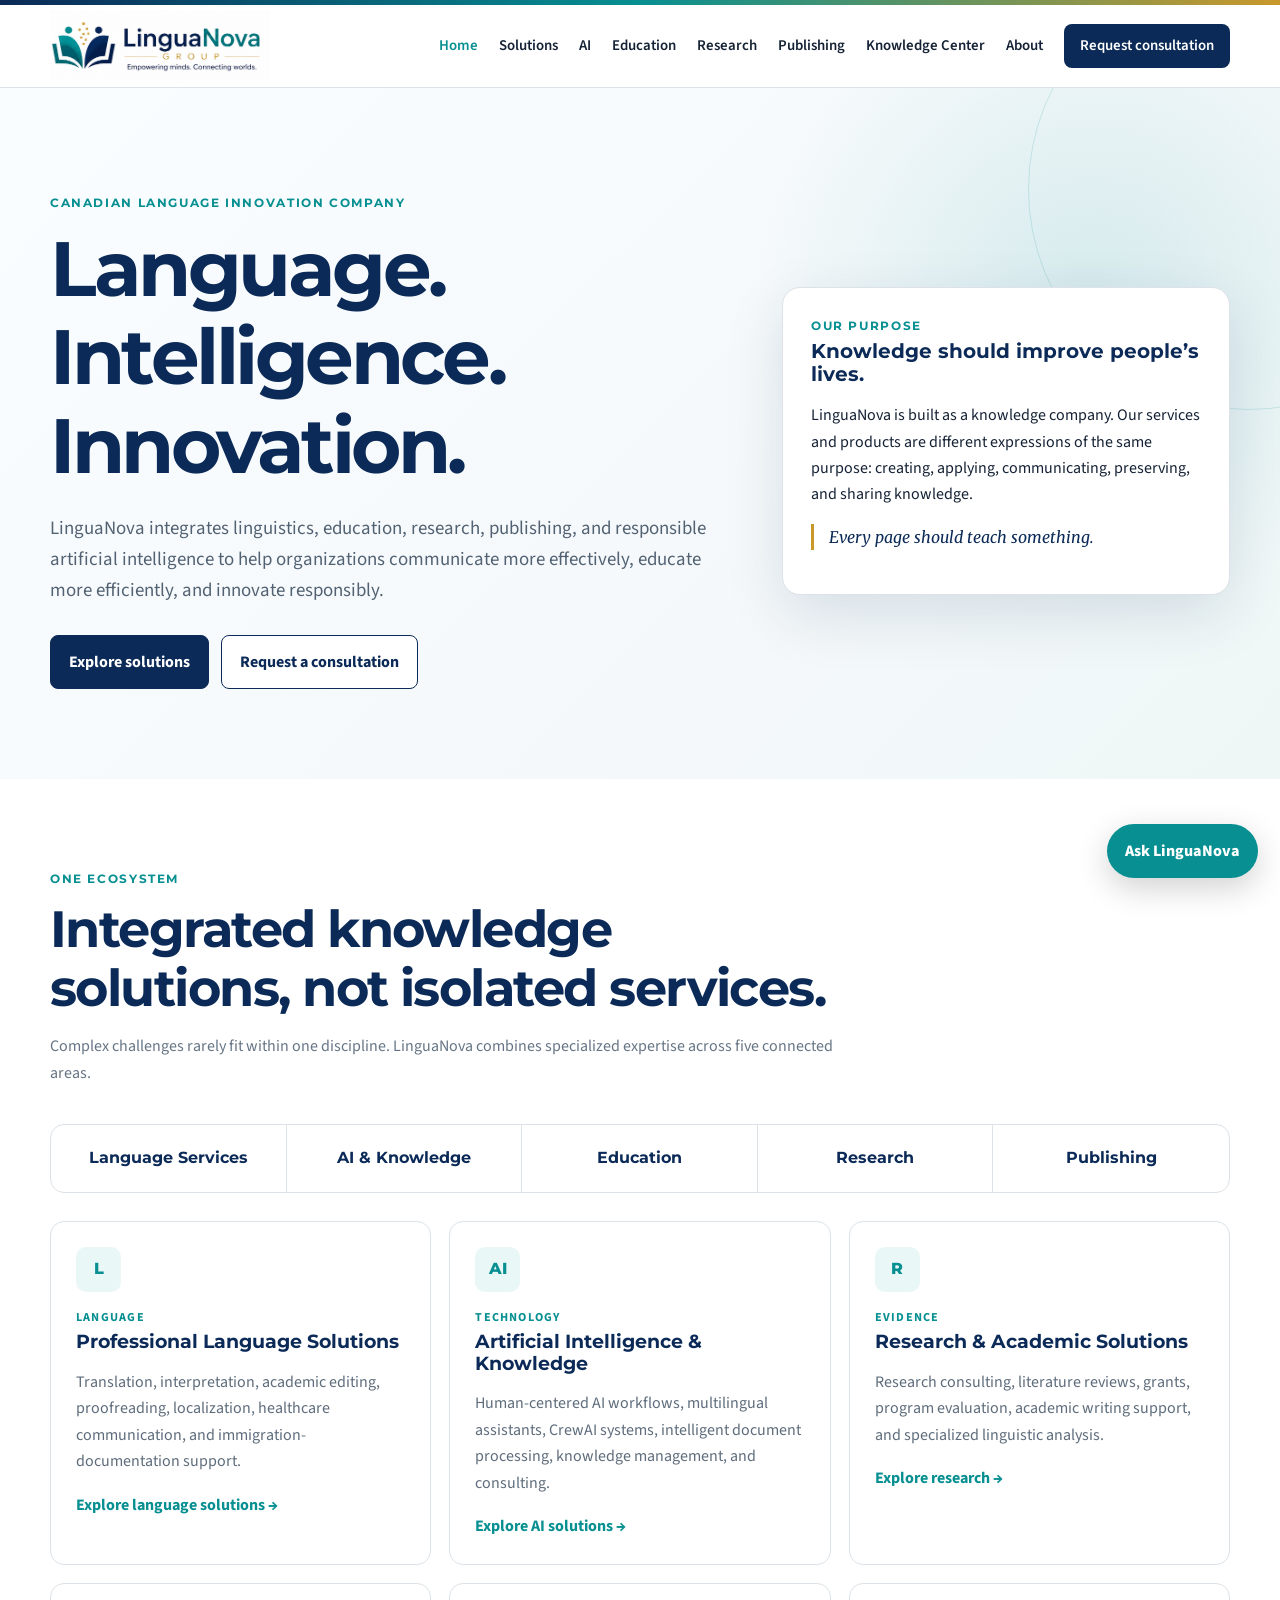
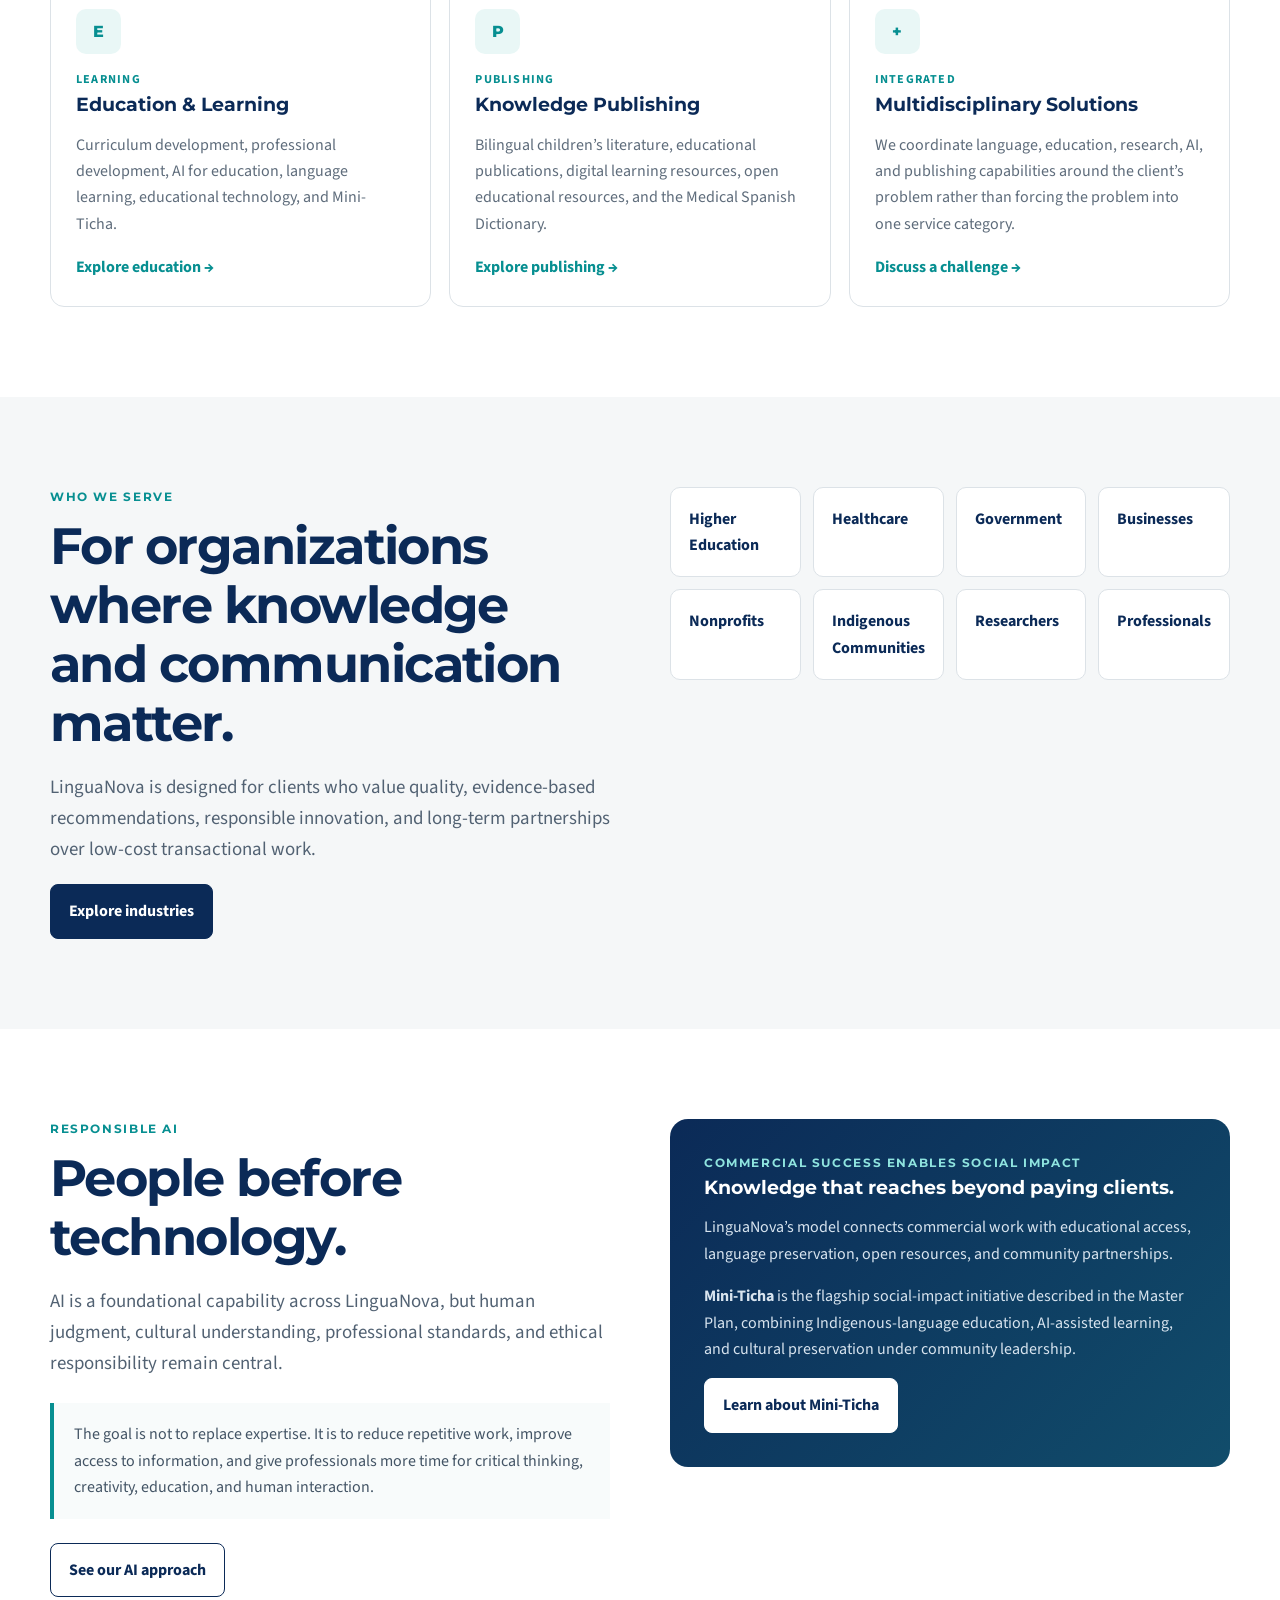
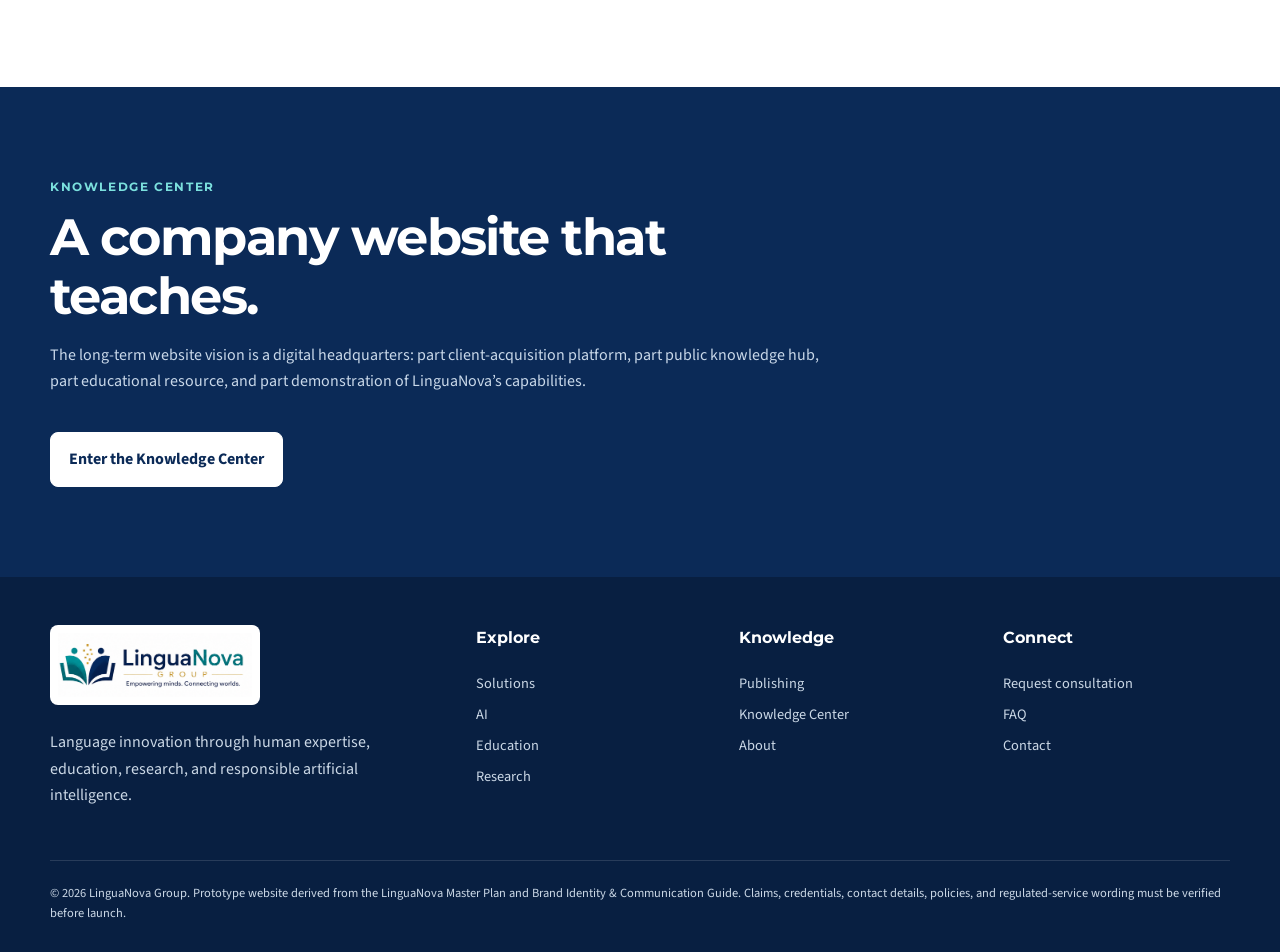
==== index.html @ 25e18bb9 "Add files via upload" ====
<!doctype html><html lang="en"><head><meta charset="utf-8"><meta name="viewport" content="width=device-width,initial-scale=1">
<title>Language. Intelligence. Innovation. | LinguaNova</title><meta name="description" content="LinguaNova is a Canadian language innovation company integrating language, education, research, publishing, and responsible AI.">
<link rel="preconnect" href="https://fonts.googleapis.com"><link rel="preconnect" href="https://fonts.gstatic.com" crossorigin>
<link href="https://fonts.googleapis.com/css2?family=Merriweather:ital@0;1&family=Montserrat:wght@500;600;700;800&family=Source+Sans+3:wght@400;500;600;700&display=swap" rel="stylesheet">
<link rel="stylesheet" href="assets/styles.css"></head><body class=""><div class="topline"></div><header class="site-header"><div class="container nav">
<a class="brand" href="index.html"><img src="assets/linguanova-logo.png" alt="LinguaNova Group"></a>
<nav class="desktop-nav"><a href="index.html" style="color:var(--teal)">Home</a><a href="solutions.html">Solutions</a><a href="ai.html">AI</a><a href="education.html">Education</a><a href="research.html">Research</a><a href="publishing.html">Publishing</a><a href="knowledge.html">Knowledge Center</a><a href="about.html">About</a><a class="nav-cta" href="contact.html">Request consultation</a></nav>
<button class="mobile-menu" aria-label="Mobile navigation">☰</button>
</div></header>
<main>
<section class="hero"><div class="container hero-grid">
<div><div class="kicker">Canadian Language Innovation Company</div>
<h1>Language. Intelligence. Innovation.</h1>
<p class="lead">LinguaNova integrates linguistics, education, research, publishing, and responsible artificial intelligence to help organizations communicate more effectively, educate more efficiently, and innovate responsibly.</p>
<div class="hero-actions"><a class="btn" href="solutions.html">Explore solutions</a><a class="btn btn-outline" href="contact.html">Request a consultation</a></div>
</div>
<aside class="hero-panel"><div class="kicker">Our purpose</div><h3>Knowledge should improve people’s lives.</h3>
<p>LinguaNova is built as a knowledge company. Our services and products are different expressions of the same purpose: creating, applying, communicating, preserving, and sharing knowledge.</p>
<p class="principle">Every page should teach something.</p></aside>
</div></section>

<section class="section"><div class="container">
<div class="section-head"><div class="kicker">One ecosystem</div><h2>Integrated knowledge solutions, not isolated services.</h2><p>Complex challenges rarely fit within one discipline. LinguaNova combines specialized expertise across five connected areas.</p></div>
<div class="band"><a href="solutions.html">Language Services</a><a href="ai.html">AI & Knowledge</a><a href="education.html">Education</a><a href="research.html">Research</a><a href="publishing.html">Publishing</a></div>
<div class="grid-3" style="margin-top:28px">
<div class="card"><div class="iconbox">L</div><div class="eyebrow">Language</div><h3>Professional Language Solutions</h3><p>Translation, interpretation, academic editing, proofreading, localization, healthcare communication, and immigration-documentation support.</p><a class="card-link" href="solutions.html">Explore language solutions →</a></div>
<div class="card"><div class="iconbox">AI</div><div class="eyebrow">Technology</div><h3>Artificial Intelligence & Knowledge</h3><p>Human-centered AI workflows, multilingual assistants, CrewAI systems, intelligent document processing, knowledge management, and consulting.</p><a class="card-link" href="ai.html">Explore AI solutions →</a></div>
<div class="card"><div class="iconbox">R</div><div class="eyebrow">Evidence</div><h3>Research & Academic Solutions</h3><p>Research consulting, literature reviews, grants, program evaluation, academic writing support, and specialized linguistic analysis.</p><a class="card-link" href="research.html">Explore research →</a></div>
<div class="card"><div class="iconbox">E</div><div class="eyebrow">Learning</div><h3>Education & Learning</h3><p>Curriculum development, professional development, AI for education, language learning, educational technology, and Mini-Ticha.</p><a class="card-link" href="education.html">Explore education →</a></div>
<div class="card"><div class="iconbox">P</div><div class="eyebrow">Publishing</div><h3>Knowledge Publishing</h3><p>Bilingual children’s literature, educational publications, digital learning resources, open educational resources, and the Medical Spanish Dictionary.</p><a class="card-link" href="publishing.html">Explore publishing →</a></div>
<div class="card"><div class="iconbox">+</div><div class="eyebrow">Integrated</div><h3>Multidisciplinary Solutions</h3><p>We coordinate language, education, research, AI, and publishing capabilities around the client’s problem rather than forcing the problem into one service category.</p><a class="card-link" href="contact.html">Discuss a challenge →</a></div>
</div></div></section>

<section class="section section-soft"><div class="container split">
<div><div class="kicker">Who we serve</div><h2>For organizations where knowledge and communication matter.</h2><p class="lead">LinguaNova is designed for clients who value quality, evidence-based recommendations, responsible innovation, and long-term partnerships over low-cost transactional work.</p><a class="btn" href="solutions.html#industries">Explore industries</a></div>
<div class="audience-grid"><div class="audience">Higher Education</div><div class="audience">Healthcare</div><div class="audience">Government</div><div class="audience">Businesses</div><div class="audience">Nonprofits</div><div class="audience">Indigenous Communities</div><div class="audience">Researchers</div><div class="audience">Professionals</div></div>
</div></section>

<section class="section"><div class="container split">
<div><div class="kicker">Responsible AI</div><h2>People before technology.</h2><p class="lead">AI is a foundational capability across LinguaNova, but human judgment, cultural understanding, professional standards, and ethical responsibility remain central.</p><div class="learning-note">The goal is not to replace expertise. It is to reduce repetitive work, improve access to information, and give professionals more time for critical thinking, creativity, education, and human interaction.</div><a class="btn btn-outline" href="ai.html">See our AI approach</a></div>
<div class="impact-card"><div class="kicker" style="color:#8fe4df">Commercial success enables social impact</div><h3>Knowledge that reaches beyond paying clients.</h3><p>LinguaNova’s model connects commercial work with educational access, language preservation, open resources, and community partnerships.</p><p><strong>Mini-Ticha</strong> is the flagship social-impact initiative described in the Master Plan, combining Indigenous-language education, AI-assisted learning, and cultural preservation under community leadership.</p><a class="btn" style="background:white;color:var(--navy);border-color:white" href="education.html#mini-ticha">Learn about Mini-Ticha</a></div>
</div></section>

<section class="section section-navy"><div class="container"><div class="section-head"><div class="kicker" style="color:#7be0dd">Knowledge Center</div><h2>A company website that teaches.</h2><p>The long-term website vision is a digital headquarters: part client-acquisition platform, part public knowledge hub, part educational resource, and part demonstration of LinguaNova’s capabilities.</p></div><a class="btn" style="background:white;color:var(--navy);border-color:white" href="knowledge.html">Enter the Knowledge Center</a></div></section>
</main>
<footer><div class="container">
<div class="footer-grid">
<div><img class="footer-logo" src="assets/linguanova-logo.png" alt="LinguaNova"><p>Language innovation through human expertise, education, research, and responsible artificial intelligence.</p></div>
<div><h4>Explore</h4><a href="solutions.html">Solutions</a><a href="ai.html">AI</a><a href="education.html">Education</a><a href="research.html">Research</a></div>
<div><h4>Knowledge</h4><a href="publishing.html">Publishing</a><a href="knowledge.html">Knowledge Center</a><a href="about.html">About</a></div>
<div><h4>Connect</h4><a href="contact.html">Request consultation</a><a href="contact.html#faq">FAQ</a><a href="contact.html">Contact</a></div>
</div>
<div class="footer-bottom">© <span class="year"></span> LinguaNova Group. Prototype website derived from the LinguaNova Master Plan and Brand Identity & Communication Guide. Claims, credentials, contact details, policies, and regulated-service wording must be verified before launch.</div>
</div></footer>
<button class="chat-launch" id="chatLaunch">Ask LinguaNova</button>
<section class="chat" id="chatPanel"><div class="chat-head"><div><strong>LinguaNova Assistant</strong><small>Knowledge & consultation guidance</small></div><button id="chatClose">×</button></div><div class="chat-body" id="chatBody"></div><div class="quick"><button data-bot="language">Language Services</button><button data-bot="ai">AI</button><button data-bot="research">Research</button><button data-bot="education">Education</button><button data-bot="consult">Consultation</button></div><form class="chat-form" id="chatForm"><input id="chatInput" placeholder="Describe your challenge..." aria-label="Ask LinguaNova"><button>➤</button></form></section>
<script src="assets/script.js"></script></body></html>
---- assets/styles.css ----
:root{
  --navy:#0b2a57;
  --navy-2:#153d73;
  --teal:#078f91;
  --teal-2:#0aa4a3;
  --gold:#c9982b;
  --gray:#69727d;
  --light:#f5f7f8;
  --line:#dce2e7;
  --ink:#152235;
  --white:#fff;
  --shadow:0 20px 60px rgba(11,42,87,.12);
}
*{box-sizing:border-box}
html{scroll-behavior:smooth}
body{margin:0;font-family:"Source Sans 3",Arial,sans-serif;color:var(--ink);background:white;line-height:1.65}
a{color:inherit;text-decoration:none}
img{max-width:100%}
button,input,select,textarea{font:inherit}
.container{width:min(1180px,calc(100% - 40px));margin:auto}
.topline{height:5px;background:linear-gradient(90deg,var(--navy),var(--teal),var(--gold))}
.site-header{position:sticky;top:0;z-index:50;background:rgba(255,255,255,.96);backdrop-filter:blur(12px);border-bottom:1px solid var(--line)}
.nav{min-height:82px;display:flex;align-items:center;justify-content:space-between;gap:28px}
.brand img{width:220px;display:block}
.desktop-nav{display:flex;gap:21px;align-items:center;font-weight:600;font-size:.93rem}
.desktop-nav a:hover{color:var(--teal)}
.nav-cta{padding:10px 16px;border-radius:8px;background:var(--navy);color:white!important}
.mobile-menu{display:none;background:none;border:0;font-size:1.6rem}
.hero{position:relative;overflow:hidden;background:
radial-gradient(circle at 85% 30%,rgba(7,143,145,.13),transparent 28%),
linear-gradient(135deg,#fafdff 0%,#f4f8fa 68%,#eef7f6 100%);padding:105px 0 90px}
.hero:after{content:"";position:absolute;width:440px;height:440px;border:1px solid rgba(7,143,145,.16);border-radius:50%;right:-190px;top:-120px}
.hero-grid{display:grid;grid-template-columns:1.2fr .8fr;gap:60px;align-items:center;position:relative;z-index:2}
.kicker{font-family:Montserrat,sans-serif;font-weight:700;color:var(--teal);text-transform:uppercase;letter-spacing:.13em;font-size:.78rem}
h1,h2,h3{font-family:Montserrat,sans-serif;line-height:1.15;color:var(--navy)}
h1{font-size:clamp(3rem,6vw,5.5rem);letter-spacing:-.045em;margin:.15em 0 .3em}
h2{font-size:clamp(2rem,4vw,3.25rem);letter-spacing:-.03em;margin:.2em 0}
h3{margin:.2em 0 .5em}
.lead{font-size:1.18rem;color:#526273;max-width:760px}
.hero-actions{display:flex;flex-wrap:wrap;gap:12px;margin-top:28px}
.btn{display:inline-flex;align-items:center;justify-content:center;padding:13px 18px;border-radius:8px;border:1px solid var(--navy);background:var(--navy);color:white;font-weight:700}
.btn:hover{background:var(--navy-2)}
.btn-outline{background:white;color:var(--navy)}
.hero-panel{background:white;border:1px solid var(--line);border-radius:18px;padding:28px;box-shadow:var(--shadow)}
.hero-panel h3{font-size:1.25rem}
.hero-panel ul{padding-left:18px;color:#536172}
.hero-panel .principle{font-family:Merriweather,serif;font-style:italic;color:var(--navy);border-left:3px solid var(--gold);padding-left:15px}
.section{padding:90px 0}
.section-soft{background:var(--light)}
.section-navy{background:var(--navy);color:white}
.section-navy h2,.section-navy h3{color:white}
.section-head{max-width:790px;margin-bottom:38px}
.section-head p{color:#667585}
.section-navy .section-head p{color:#c9d8e9}
.grid-3{display:grid;grid-template-columns:repeat(3,1fr);gap:18px}
.grid-2{display:grid;grid-template-columns:repeat(2,1fr);gap:22px}
.card{background:white;border:1px solid var(--line);border-radius:14px;padding:25px;transition:.18s}
.card:hover{transform:translateY(-3px);box-shadow:var(--shadow)}
.card p{color:#5e6c7b;margin-bottom:0}
.card .eyebrow{color:var(--teal);font-weight:700;font-size:.76rem;text-transform:uppercase;letter-spacing:.1em}
.card-link{display:inline-block;margin-top:17px;color:var(--teal);font-weight:700}
.iconbox{width:45px;height:45px;border-radius:10px;background:#e9f7f6;color:var(--teal);display:grid;place-items:center;font-family:Montserrat;font-weight:800;margin-bottom:16px}
.band{display:grid;grid-template-columns:repeat(5,1fr);background:white;border:1px solid var(--line);border-radius:14px;overflow:hidden}
.band a{padding:20px 15px;text-align:center;border-right:1px solid var(--line);font-family:Montserrat;font-weight:700;color:var(--navy)}
.band a:last-child{border-right:0}
.band a:hover{background:#edf8f7}
.split{display:grid;grid-template-columns:1fr 1fr;gap:60px;align-items:start}
.quote{font-family:Merriweather,serif;font-size:1.35rem;color:var(--navy);border-left:4px solid var(--gold);padding:8px 0 8px 22px}
.metrics{display:grid;grid-template-columns:repeat(4,1fr);gap:1px;background:#d3dde7;border:1px solid #d3dde7;border-radius:12px;overflow:hidden}
.metric{background:white;padding:22px}
.metric strong{display:block;font:700 1.4rem Montserrat;color:var(--navy)}
.metric span{color:#6d7884;font-size:.88rem}
.pill{display:inline-block;padding:7px 10px;border-radius:999px;background:#eaf5f5;color:#087b7d;font-weight:700;font-size:.8rem;margin:4px}
.page-hero{padding:75px 0 52px;background:linear-gradient(135deg,#f5f9fc,#eef8f7)}
.page-hero h1{font-size:clamp(2.6rem,5vw,4.4rem)}
.page-hero p{max-width:800px;color:#5f6d7b;font-size:1.1rem}
.solution-list{display:grid;gap:12px}
.solution-item{border:1px solid var(--line);border-radius:12px;padding:20px;background:white}
.solution-item strong{font-family:Montserrat;color:var(--navy)}
.audience-grid{display:grid;grid-template-columns:repeat(4,1fr);gap:12px}
.audience{border:1px solid var(--line);padding:18px;border-radius:10px;background:white;font-weight:700;color:var(--navy)}
.learning-note{background:#f8fbfb;border-left:4px solid var(--teal);padding:18px 20px;margin:24px 0;color:#435465}
.impact-card{background:linear-gradient(135deg,var(--navy),#114d6b);color:white;border-radius:18px;padding:34px}
.impact-card h3{color:white}
.impact-card p{color:#d8e4ef}
.contact-grid{display:grid;grid-template-columns:.85fr 1.15fr;gap:55px}
form{background:white;border:1px solid var(--line);border-radius:14px;padding:28px;display:grid;grid-template-columns:1fr 1fr;gap:14px}
label{display:grid;gap:6px;font-weight:700;font-size:.9rem;color:#304156}
label.full{grid-column:1/-1}
input,select,textarea{padding:12px;border:1px solid #cfd8df;border-radius:8px;background:white}
textarea{resize:vertical}
form .btn{grid-column:1/-1;border:0}
.notice{font-size:.8rem;color:#6e7a86}
footer{background:#081f41;color:#cbd8e6;padding:48px 0 28px}
.footer-grid{display:grid;grid-template-columns:1.2fr repeat(3,.7fr);gap:36px}
footer h4{font-family:Montserrat;color:white;margin-top:0}
footer a{display:block;margin:7px 0;font-size:.9rem}
.footer-logo{background:white;border-radius:8px;padding:8px;width:210px}
.footer-bottom{border-top:1px solid rgba(255,255,255,.13);margin-top:35px;padding-top:22px;font-size:.78rem}
.chat-launch{position:fixed;right:22px;bottom:22px;z-index:70;border:0;border-radius:999px;background:var(--teal);color:white;padding:14px 18px;font-weight:800;box-shadow:0 10px 32px rgba(0,0,0,.18)}
.chat{display:none;position:fixed;right:22px;bottom:82px;width:min(390px,calc(100vw - 30px));height:560px;max-height:calc(100vh - 110px);z-index:80;background:white;border-radius:16px;box-shadow:0 26px 80px rgba(0,0,0,.25);overflow:hidden;border:1px solid var(--line);grid-template-rows:auto 1fr auto auto}
.chat.open{display:grid}
.chat-head{background:var(--navy);color:white;padding:15px;display:flex;justify-content:space-between;align-items:center}
.chat-head strong,.chat-head small{display:block}
.chat-head small{color:#bcd0e5}
.chat-head button{border:0;background:none;color:white;font-size:1.6rem}
.chat-body{padding:14px;overflow-y:auto;background:#f7f9fb;display:flex;flex-direction:column;gap:9px}
.msg{max-width:85%;padding:10px 12px;border-radius:12px;font-size:.88rem;white-space:pre-line}
.msg.bot{background:white;border:1px solid var(--line);align-self:flex-start}
.msg.user{background:var(--teal);color:white;align-self:flex-end}
.quick{display:flex;gap:6px;overflow-x:auto;padding:9px;border-top:1px solid var(--line)}
.quick button{white-space:nowrap;border:1px solid var(--line);border-radius:999px;background:white;padding:7px 9px;font-size:.74rem}
.chat-form{display:grid;grid-template-columns:1fr auto;border-top:1px solid var(--line);padding:0;background:white}
.chat-form input{border:0;outline:0}
.chat-form button{border:0;background:var(--navy);color:white;width:48px}
@media(max-width:980px){
 .desktop-nav{display:none}.mobile-menu{display:block}
 .hero-grid,.split,.contact-grid{grid-template-columns:1fr}
 .grid-3{grid-template-columns:1fr 1fr}.audience-grid{grid-template-columns:1fr 1fr}
 .footer-grid{grid-template-columns:1fr 1fr}.band{grid-template-columns:1fr 1fr}.band a{border-bottom:1px solid var(--line)}
}
@media(max-width:620px){
 .container{width:min(100% - 28px,1180px)}.hero{padding:70px 0 55px}
 .grid-3,.grid-2,.metrics,.audience-grid,.footer-grid,form{grid-template-columns:1fr}
 label.full,form .btn{grid-column:auto}.brand img{width:185px}
 h1{font-size:2.8rem}.section{padding:66px 0}.band{grid-template-columns:1fr}
}
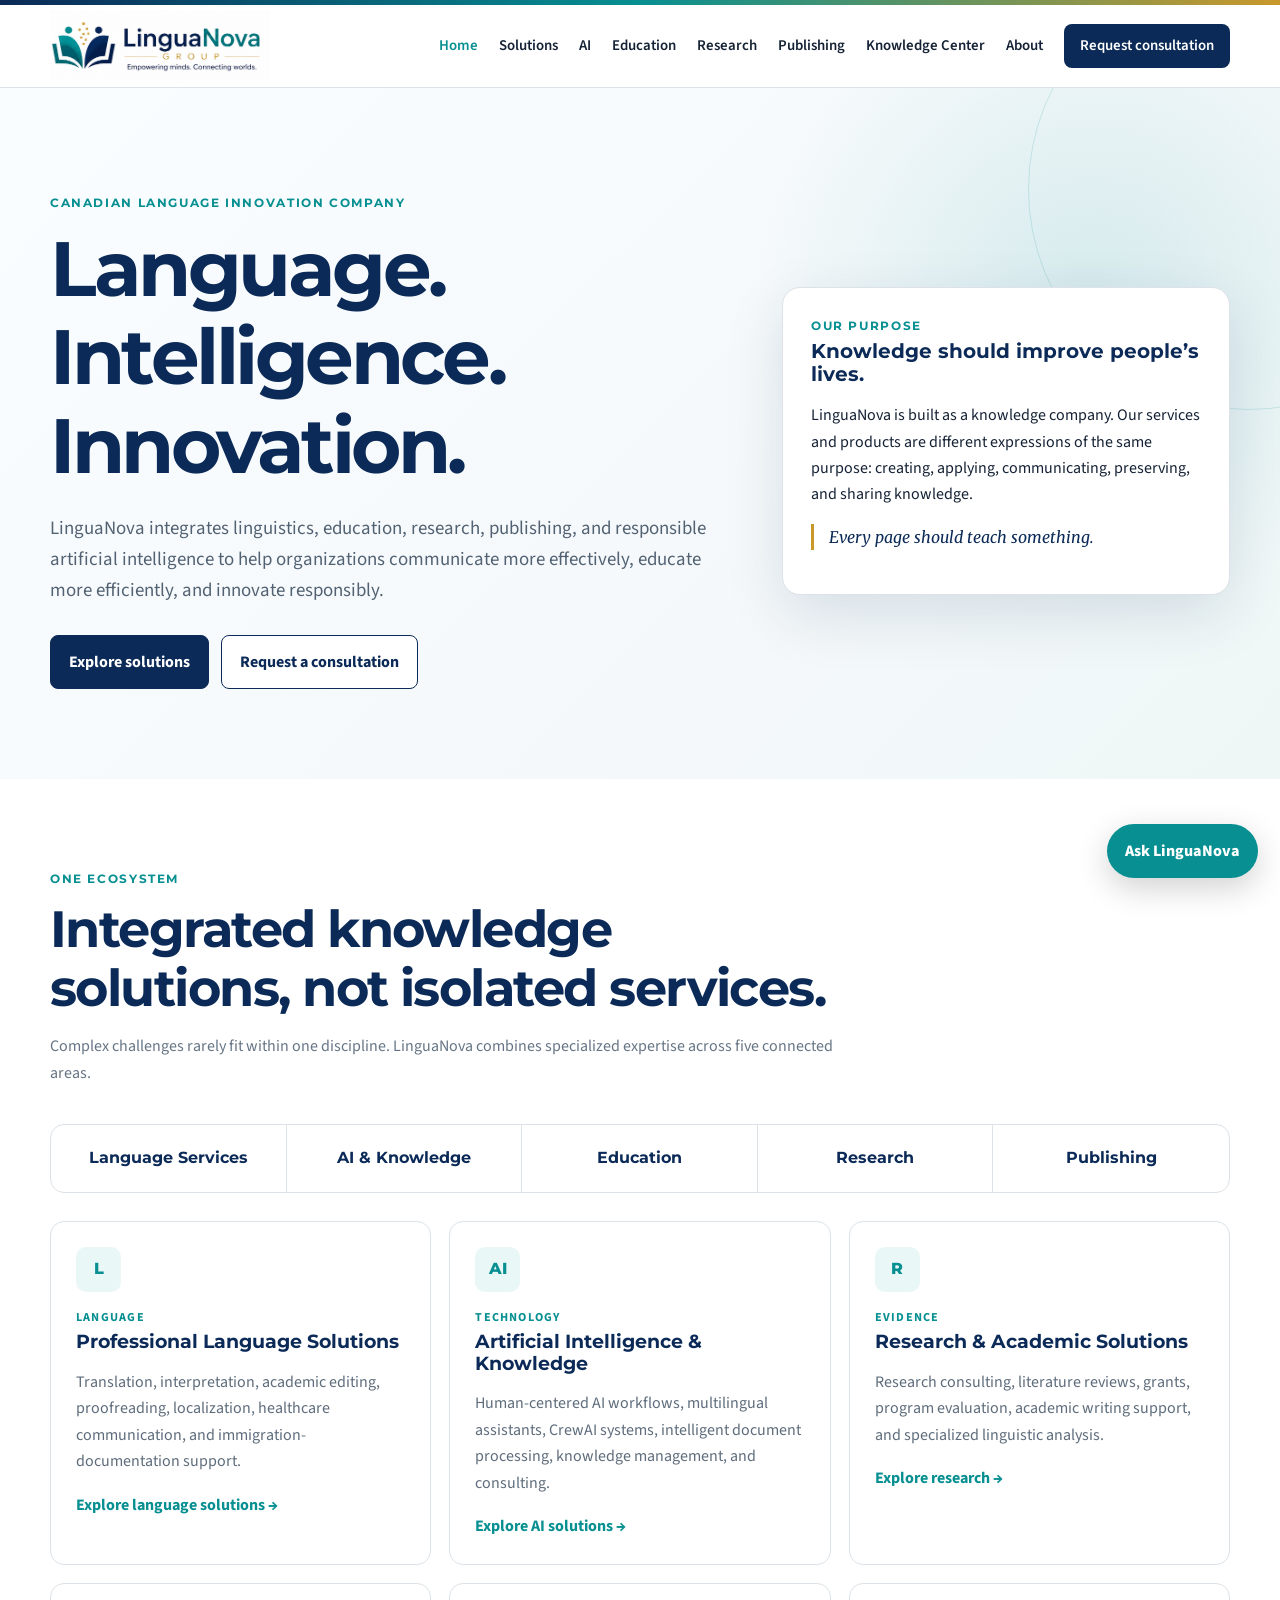
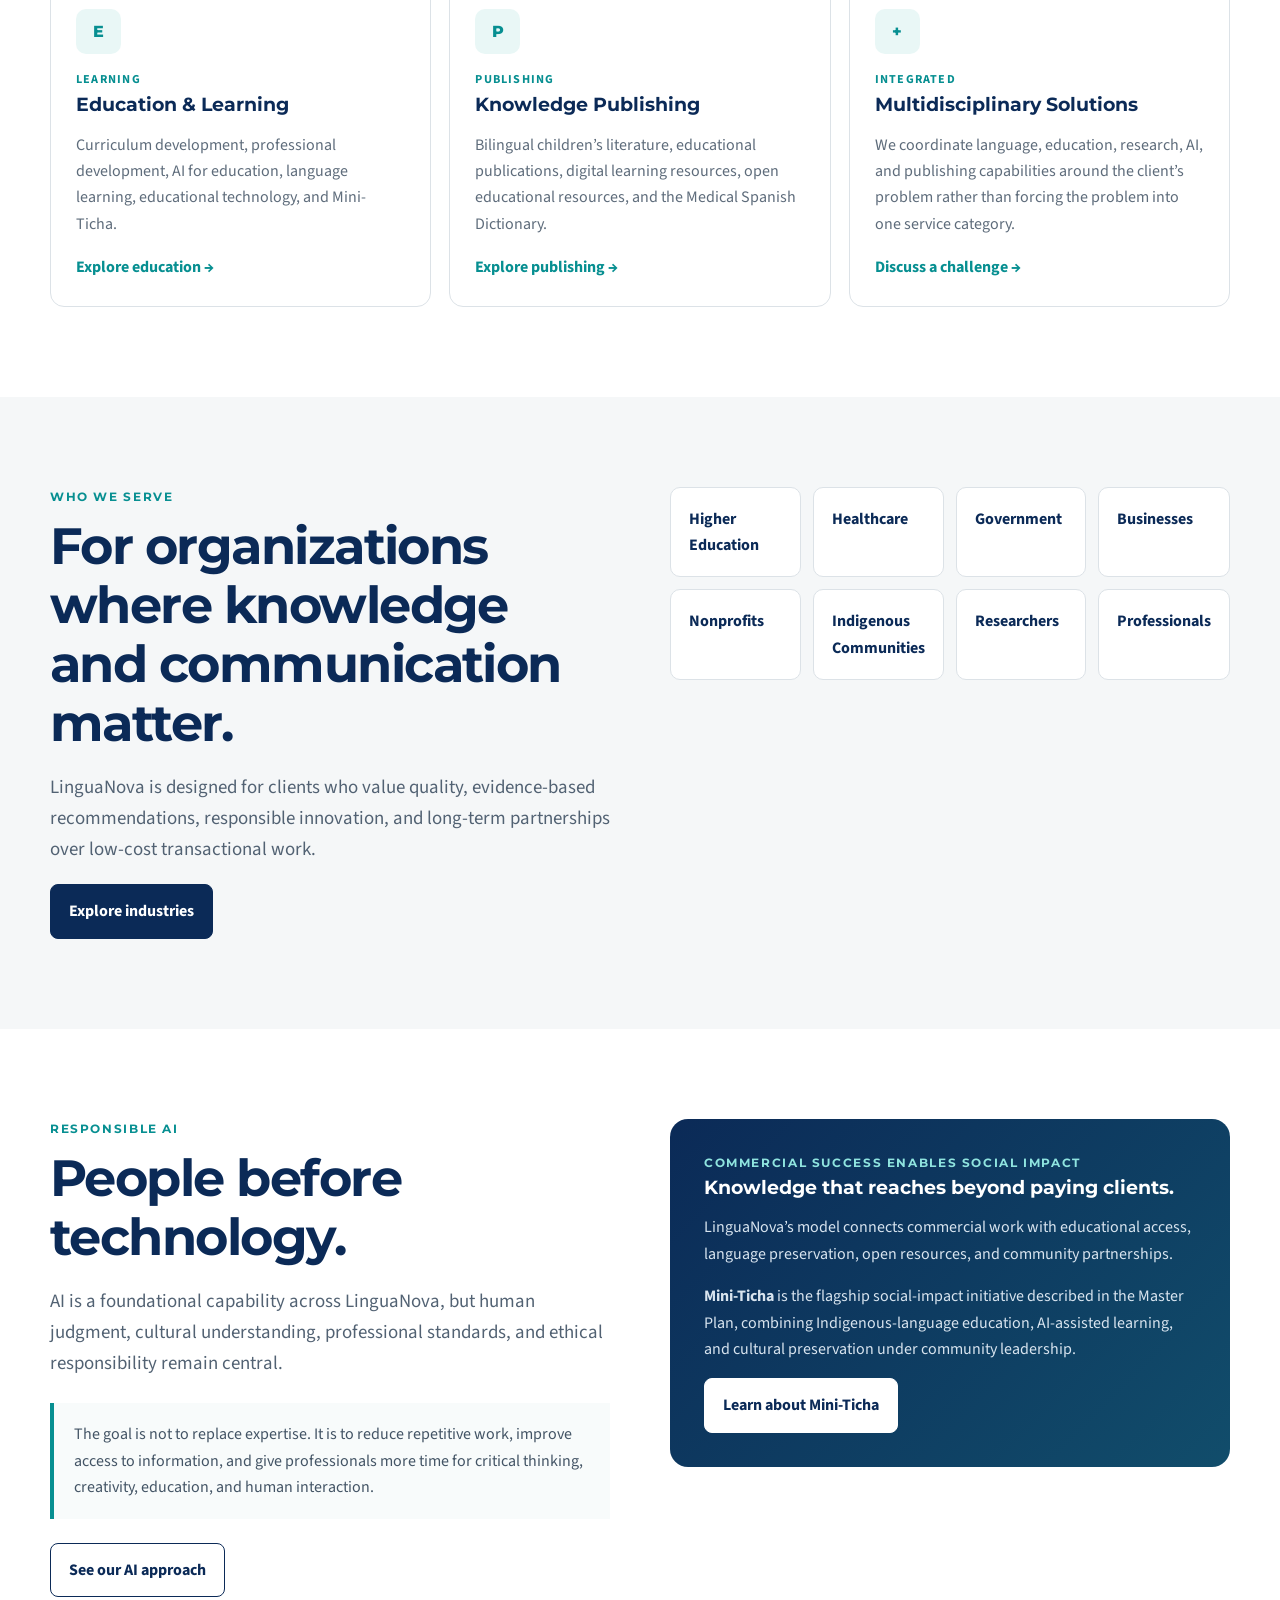
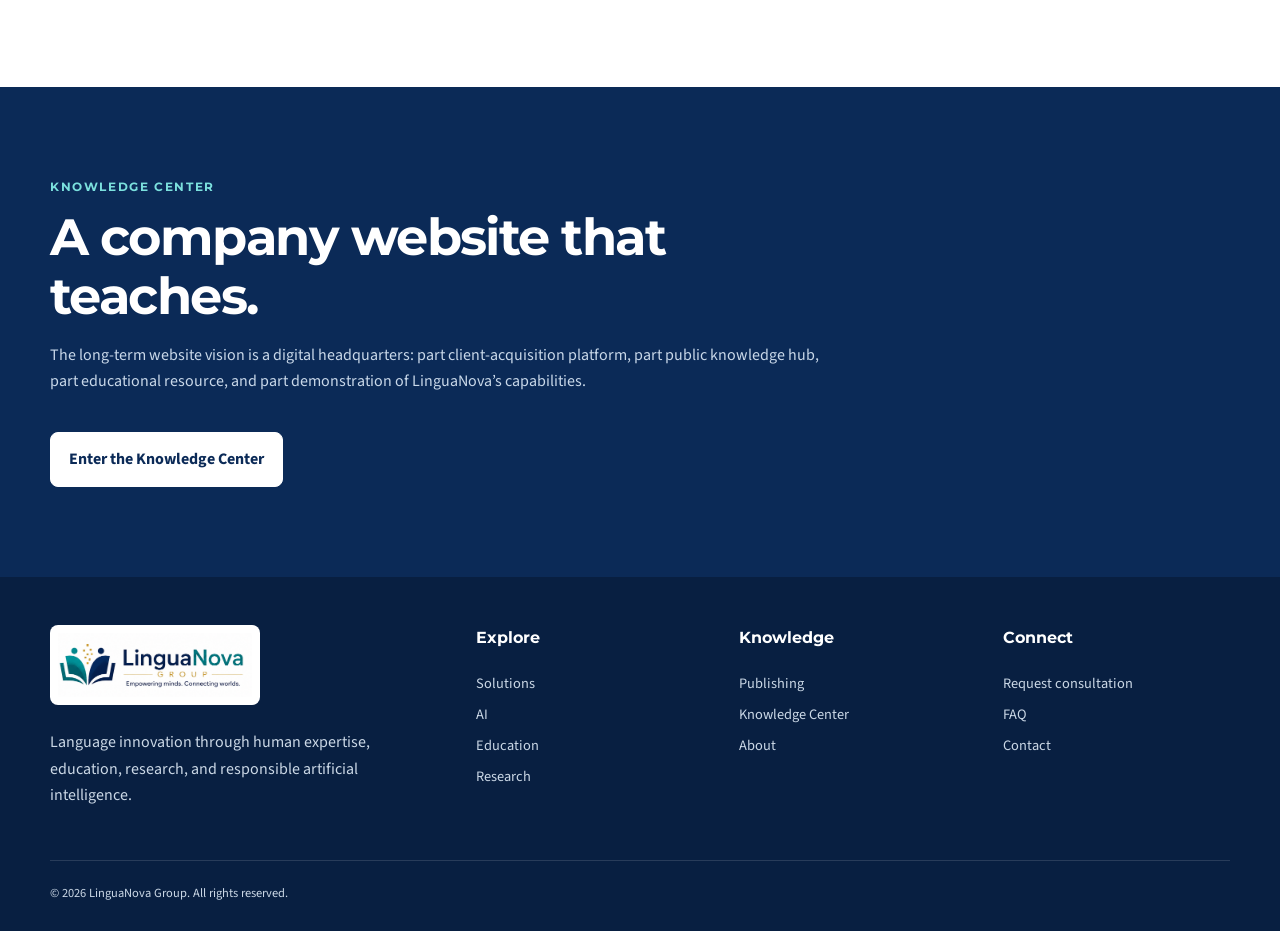
==== commit ede235cd: "Update footer text to 'All rights reserved.'" ====
--- a/index.html
+++ b/index.html
@@ -50,8 +50,8 @@
 <div><h4>Knowledge</h4><a href="publishing.html">Publishing</a><a href="knowledge.html">Knowledge Center</a><a href="about.html">About</a></div>
 <div><h4>Connect</h4><a href="contact.html">Request consultation</a><a href="contact.html#faq">FAQ</a><a href="contact.html">Contact</a></div>
 </div>
-<div class="footer-bottom">© <span class="year"></span> LinguaNova Group. Prototype website derived from the LinguaNova Master Plan and Brand Identity & Communication Guide. Claims, credentials, contact details, policies, and regulated-service wording must be verified before launch.</div>
+<div class="footer-bottom">© <span class="year"></span> LinguaNova Group. All rights reserved.</div>
 </div></footer>
 <button class="chat-launch" id="chatLaunch">Ask LinguaNova</button>
 <section class="chat" id="chatPanel"><div class="chat-head"><div><strong>LinguaNova Assistant</strong><small>Knowledge & consultation guidance</small></div><button id="chatClose">×</button></div><div class="chat-body" id="chatBody"></div><div class="quick"><button data-bot="language">Language Services</button><button data-bot="ai">AI</button><button data-bot="research">Research</button><button data-bot="education">Education</button><button data-bot="consult">Consultation</button></div><form class="chat-form" id="chatForm"><input id="chatInput" placeholder="Describe your challenge..." aria-label="Ask LinguaNova"><button>➤</button></form></section>
-<script src="assets/script.js"></script></body></html>+<script src="assets/script.js"></script></body></html>
--- a/assets/styles.css
+++ b/assets/styles.css
@@ -120,6 +120,19 @@
  .grid-3{grid-template-columns:1fr 1fr}.audience-grid{grid-template-columns:1fr 1fr}
  .footer-grid{grid-template-columns:1fr 1fr}.band{grid-template-columns:1fr 1fr}.band a{border-bottom:1px solid var(--line)}
 }
+.desktop-nav.active {
+    display: flex;
+    flex-direction: column;
+    position: absolute;
+    top: 82px; /* Matches the nav min-height */
+    left: 0;
+    width: 100%;
+    background: white;
+    padding: 20px;
+    border-bottom: 1px solid var(--line);
+    box-shadow: 0 10px 20px rgba(0,0,0,.1);
+  }
+}
 @media(max-width:620px){
  .container{width:min(100% - 28px,1180px)}.hero{padding:70px 0 55px}
  .grid-3,.grid-2,.metrics,.audience-grid,.footer-grid,form{grid-template-columns:1fr}
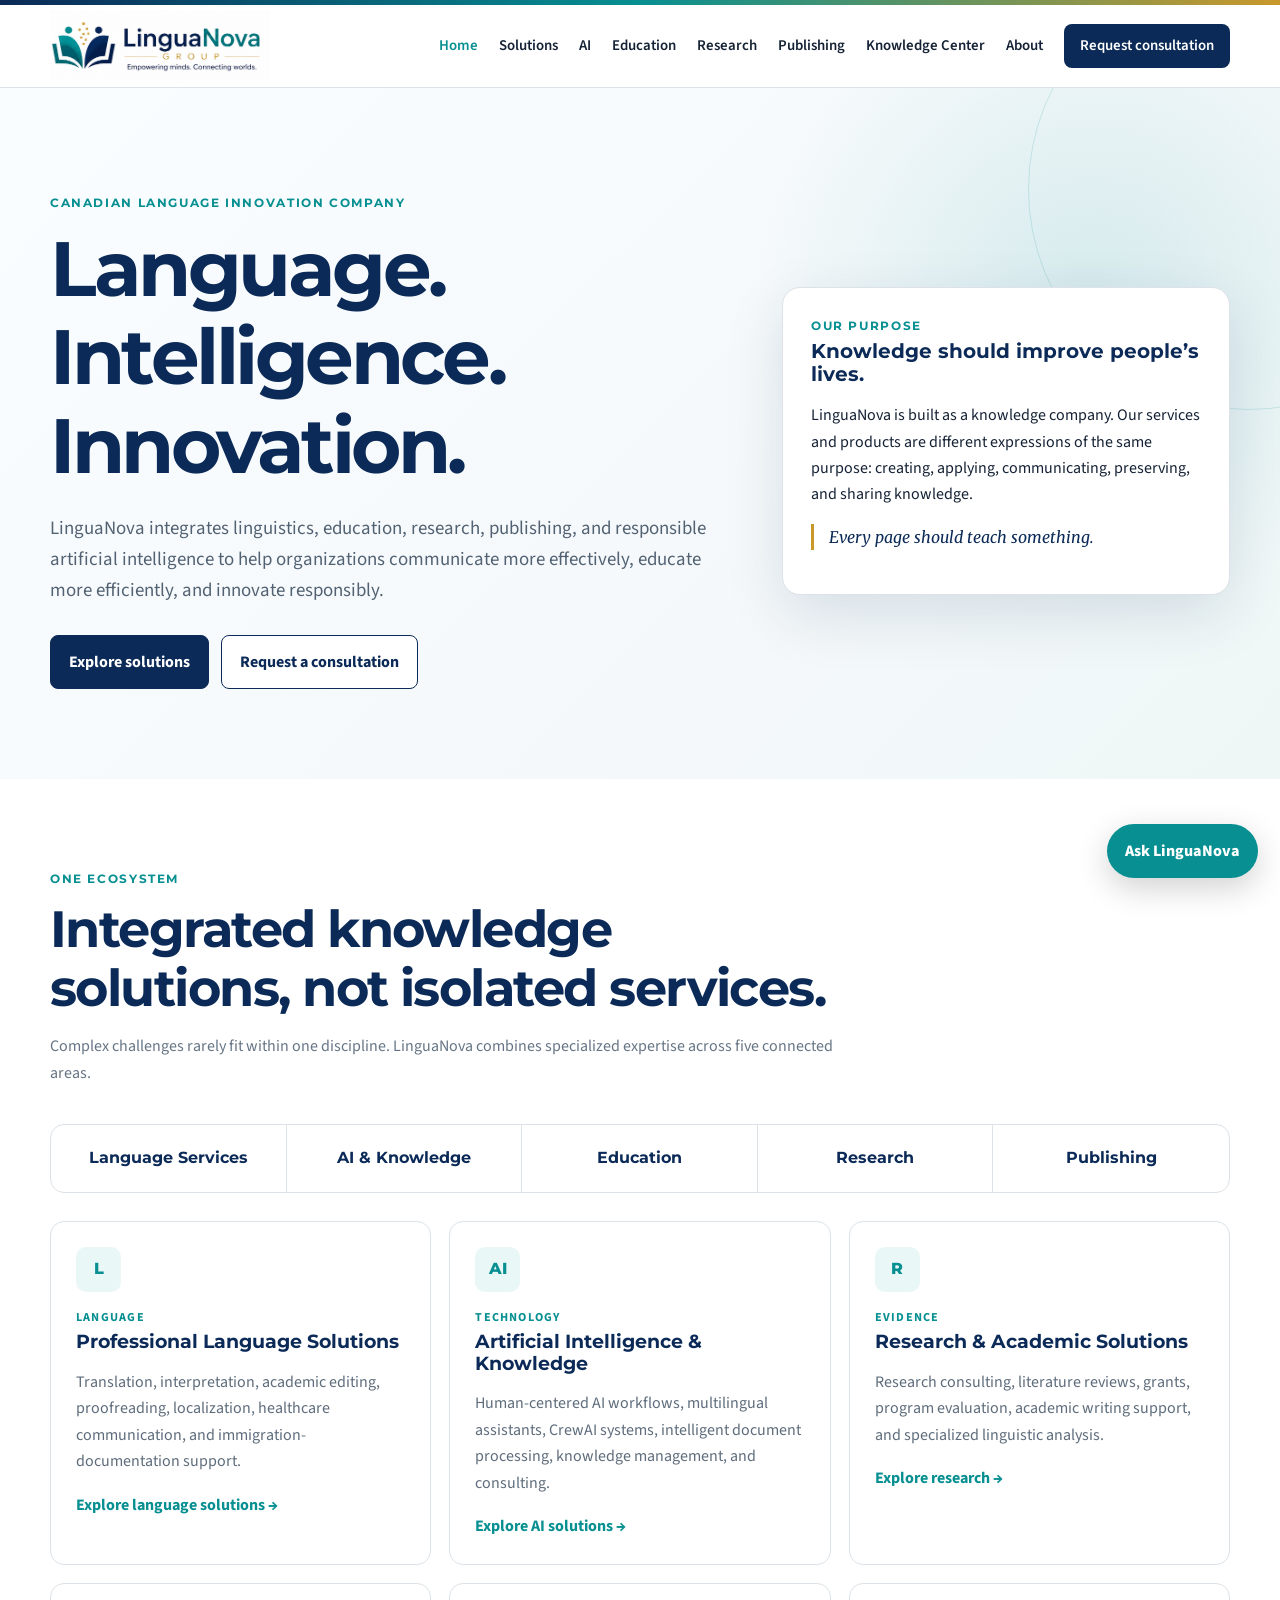
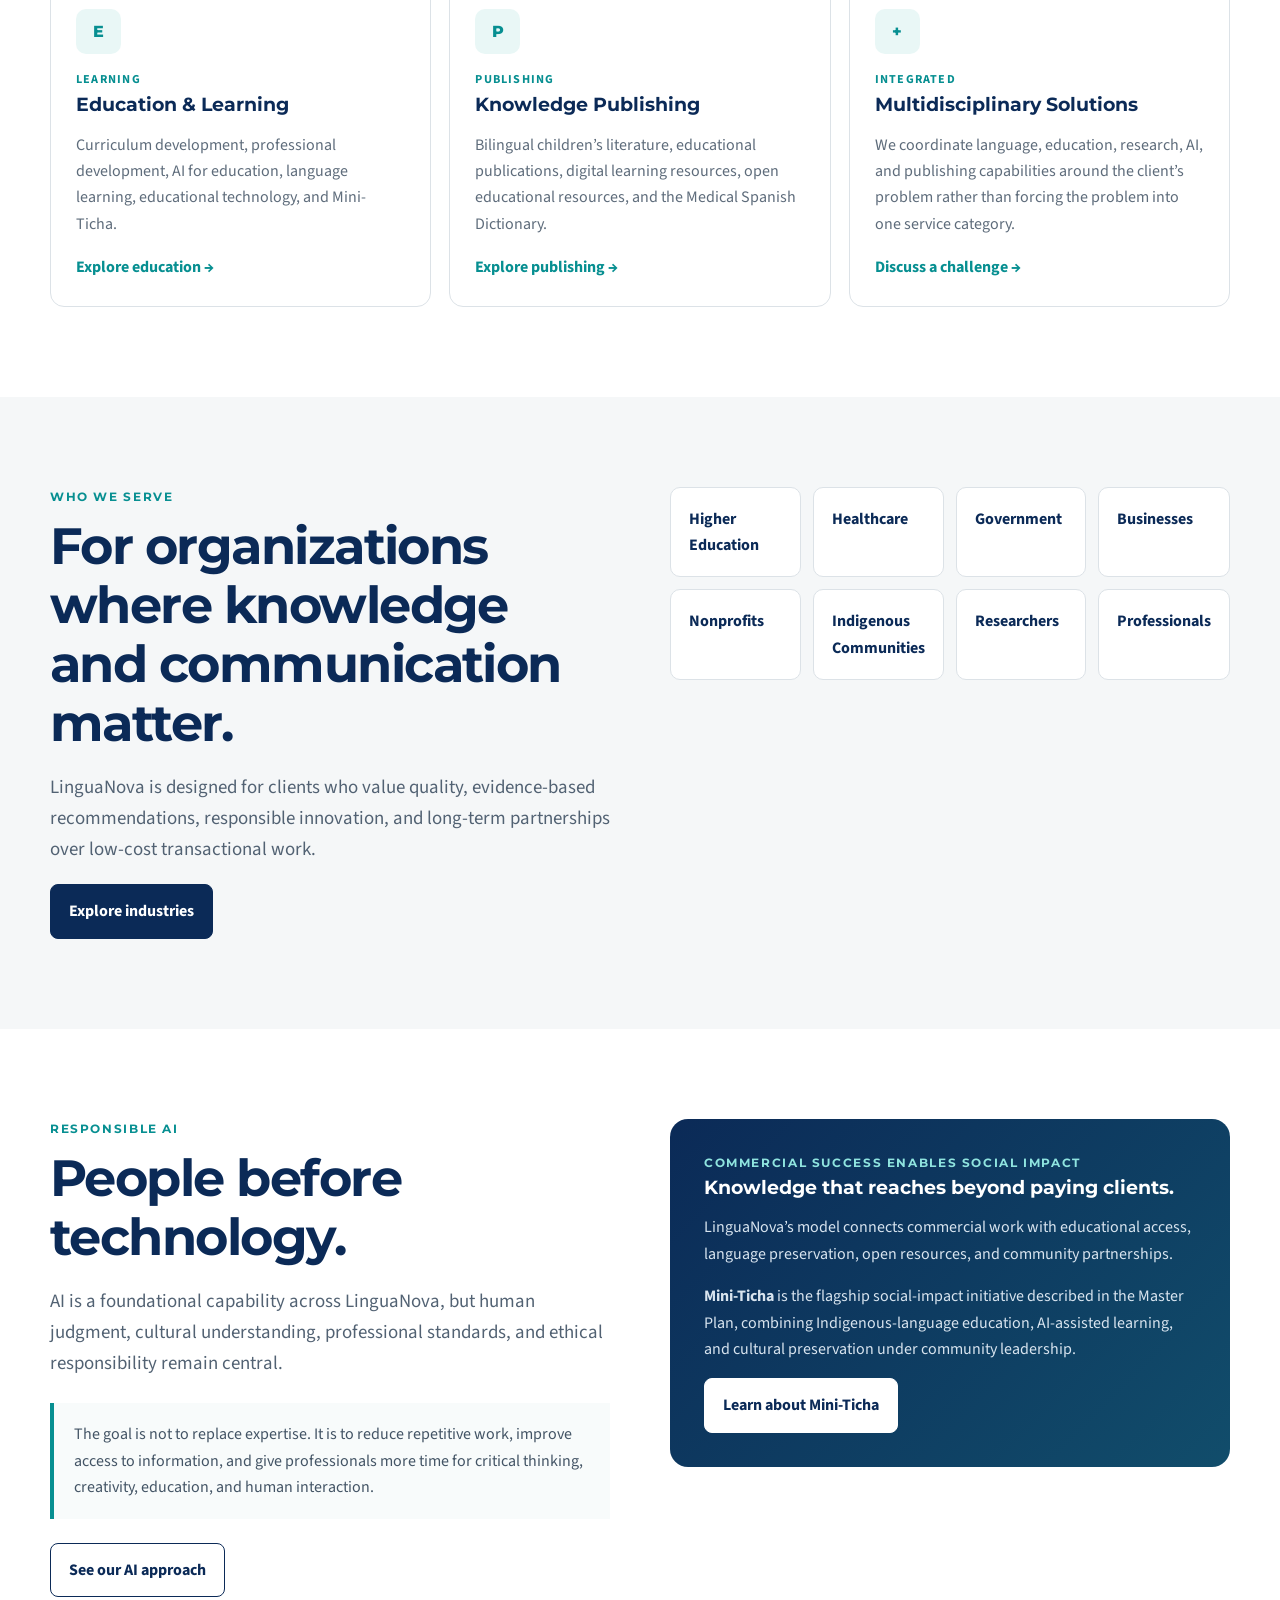
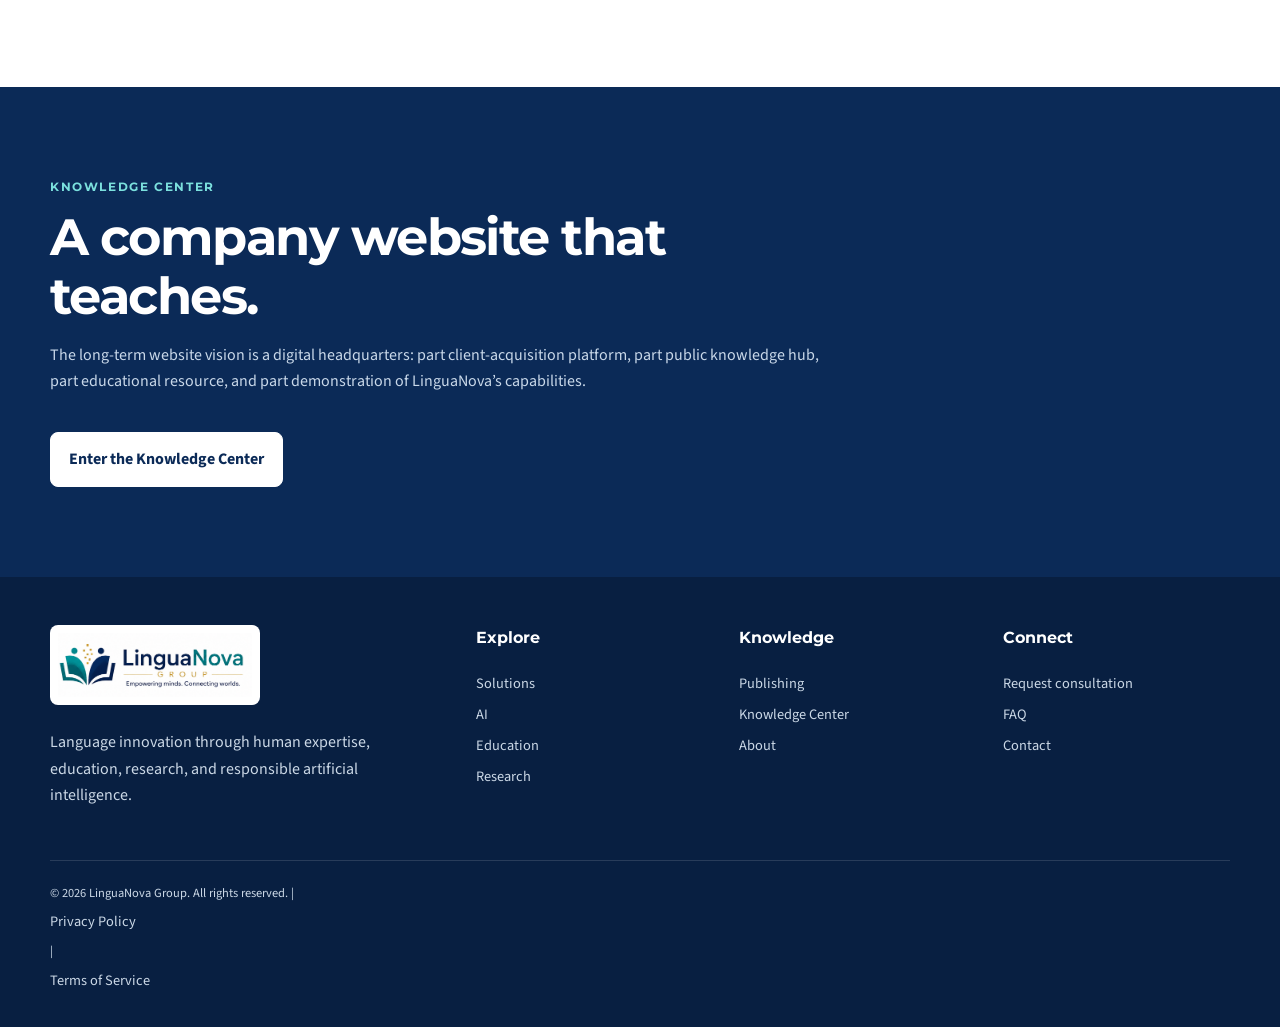
==== commit 36c610cc: "Add Privacy Policy and Terms of Service links to footer" ====
--- a/index.html
+++ b/index.html
@@ -50,7 +50,7 @@
 <div><h4>Knowledge</h4><a href="publishing.html">Publishing</a><a href="knowledge.html">Knowledge Center</a><a href="about.html">About</a></div>
 <div><h4>Connect</h4><a href="contact.html">Request consultation</a><a href="contact.html#faq">FAQ</a><a href="contact.html">Contact</a></div>
 </div>
-<div class="footer-bottom">© <span class="year"></span> LinguaNova Group. All rights reserved.</div>
+<div class="footer-bottom">© <span class="year"></span> LinguaNova Group. All rights reserved. | <a href="privacy.html">Privacy Policy</a> | <a href="terms.html">Terms of Service</a></div>
 </div></footer>
 <button class="chat-launch" id="chatLaunch">Ask LinguaNova</button>
 <section class="chat" id="chatPanel"><div class="chat-head"><div><strong>LinguaNova Assistant</strong><small>Knowledge & consultation guidance</small></div><button id="chatClose">×</button></div><div class="chat-body" id="chatBody"></div><div class="quick"><button data-bot="language">Language Services</button><button data-bot="ai">AI</button><button data-bot="research">Research</button><button data-bot="education">Education</button><button data-bot="consult">Consultation</button></div><form class="chat-form" id="chatForm"><input id="chatInput" placeholder="Describe your challenge..." aria-label="Ask LinguaNova"><button>➤</button></form></section>
